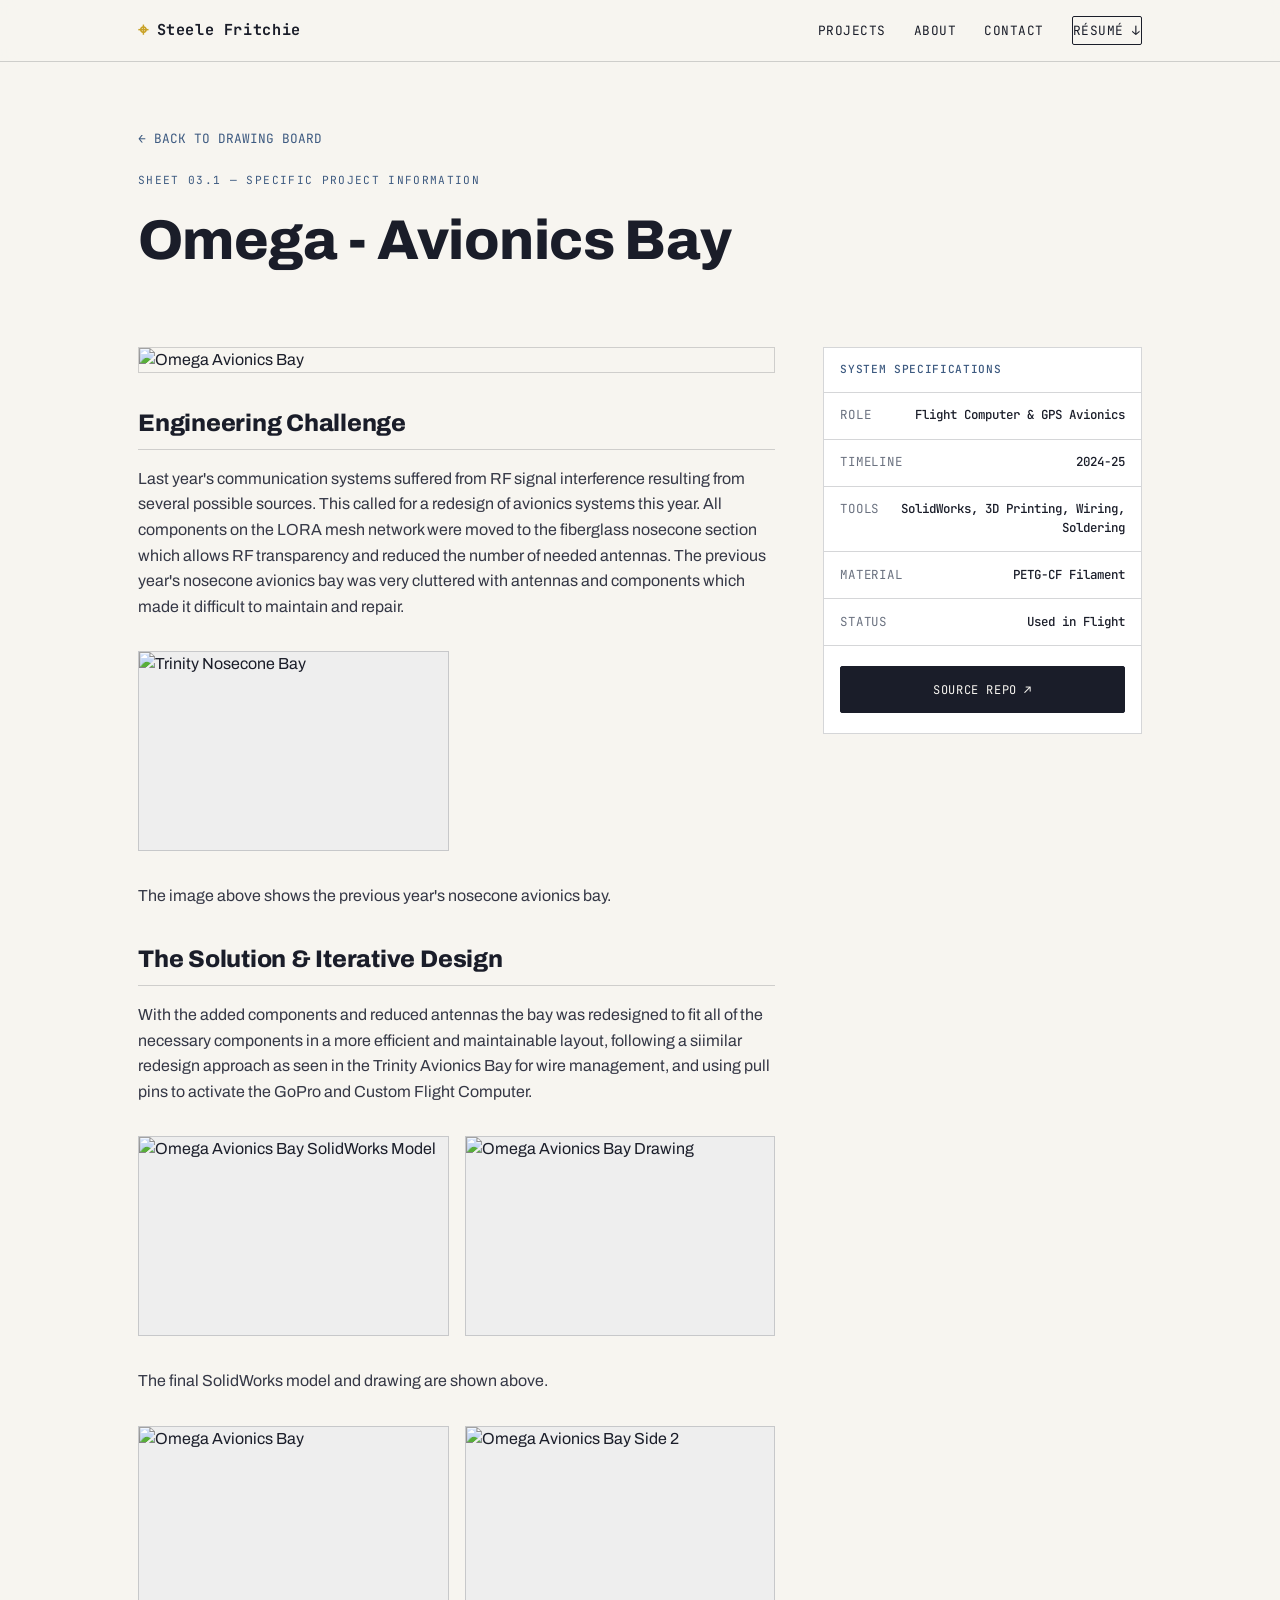
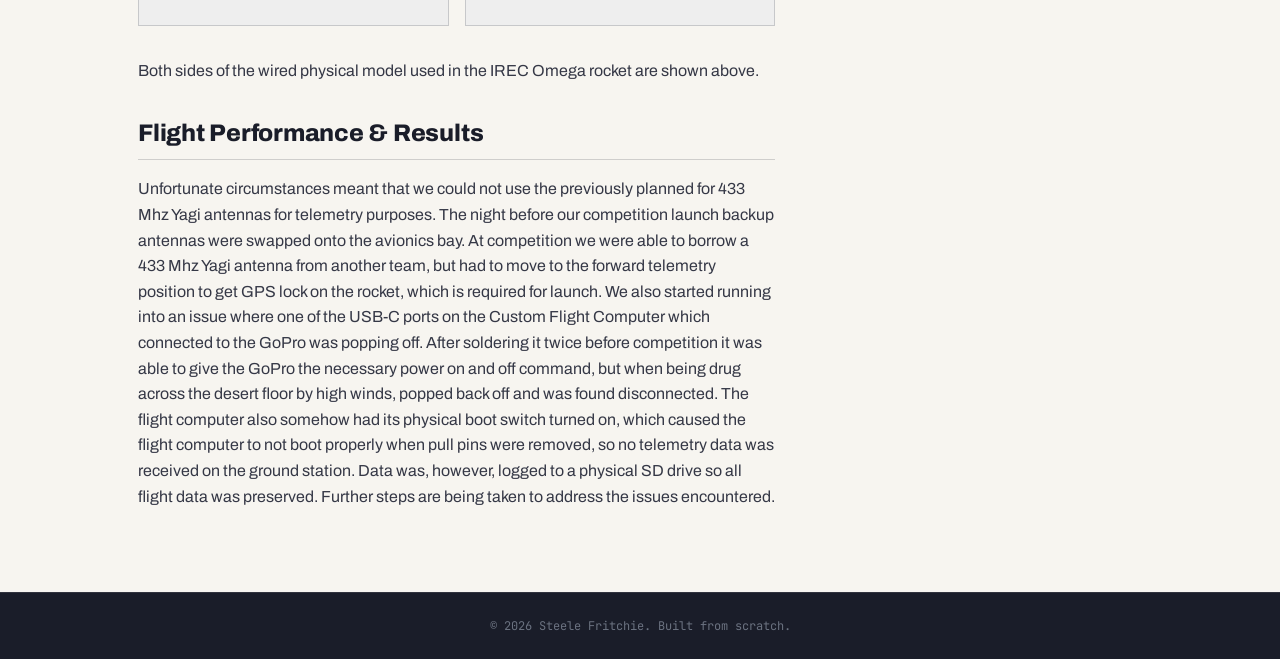
==== omega-avionics.html @ 936cafe6 "Initial Upload" ====
<!DOCTYPE html>
<html lang="en">
<head>
<meta charset="UTF-8">
<meta name="viewport" content="width=device-width, initial-scale=1.0">
<title>Trinity Avionics Bay — Steele Fritchie</title>
<link rel="preconnect" href="https://fonts.googleapis.com">
<link rel="preconnect" href="https://fonts.gstatic.com" crossorigin>
<link href="https://fonts.googleapis.com/css2?family=JetBrains+Mono:wght@400;500;700&family=Archivo:wght@400;500;600;700;800&display=swap" rel="stylesheet">
<link rel="stylesheet" href="style.css">
<style>
  /* Custom inline overrides to adapt style.css perfectly for a single project layout */
  .project-detail-hero {
    max-width: var(--max-width);
    margin: 0 auto;
    padding: clamp(2rem, 6vw, 4rem) var(--gap) 0;
  }
  .back-link {
    font-family: var(--font-mono);
    font-size: 0.8rem;
    color: var(--steel);
    display: inline-block;
    margin-bottom: 1.5rem;
  }
  .back-link:hover { color: var(--brass); }
  
  .project-body {
    max-width: var(--max-width);
    margin: 0 auto;
    padding: clamp(2rem, 6vw, 4rem) var(--gap);
    display: grid;
    grid-template-columns: 2fr 1fr;
    gap: var(--gap);
  }
  .project-main-content h3 {
    font-size: 1.5rem;
    margin: 2rem 0 1rem;
    border-bottom: 1px solid var(--line);
    padding-bottom: 0.5rem;
  }
  .project-main-content p {
    color: #353846;
    margin-bottom: 1.2rem;
    line-height: 1.6;
  }
  .gallery-grid {
    display: grid;
    grid-template-columns: 1fr 1fr;
    gap: 1rem;
    margin: 2rem 0;
  }
  .gallery-grid img {
    border: 1px solid var(--line);
    background: #fff;
  }
  @media (max-width: 800px) {
    .project-body { grid-template-columns: 1fr; }
  }
</style>
</head>
<body>

<header class="site-header">
  <div class="header-inner">
    <a href="index.html#top" class="brand">
      <span class="brand-mark">⌖</span>
      <span class="brand-name">Steele Fritchie</span>
    </a>
    <nav class="main-nav">
      <a href="index.html#projects">Projects</a>
      <a href="index.html#about">About</a>
      <a href="index.html#contact">Contact</a>
      <a href="files/FRITCHIE_STEELE_RESUME.pdf" class="nav-resume">Résumé ↓</a>
    </nav>
  </div>
</header>

<main>
  <section class="project-detail-hero">
    <a href="index.html#projects" class="back-link">← BACK TO DRAWING BOARD</a>
    <p class="title-block-label">SHEET 03.1 — SPECIFIC PROJECT INFORMATION</p>
    <h1 style="font-size: clamp(2.2rem, 5vw, 3.5rem);">Omega - Avionics Bay</h1>
  </section>

  <section class="project-body">
    
    <div class="project-main-content">
      <img src="images/omegaavbay.jpg" alt="Omega Avionics Bay" style="border: 1px solid var(--line); width: 100%;">
      
      <h3>Engineering Challenge</h3>
      <p>
        Last year's communication systems suffered from RF signal interference 
        resulting from several possible sources. This called for a redesign of 
        avionics systems this year. All components on the LORA mesh network were 
        moved to the fiberglass nosecone section which allows RF transparency and 
        reduced the number of needed antennas. 
        The previous year's nosecone avionics bay was very cluttered with antennas 
        and components which made it difficult to maintain and repair. 
      </p>

      <div class="gallery-grid">
        <img src="images/trinitynoseconebay.jpg" alt="Trinity Nosecone Bay" onerror="this.style.background='#eee'; this.style.height='200px'">
      </div>
      
      <p>
        The image above shows the previous year's nosecone avionics bay.
      </p>

      <h3>The Solution & Iterative Design</h3>
      <p>
       With the added
        components and reduced antennas the bay was redesigned to fit all of the
        necessary components in a more efficient and maintainable layout, following
        a siimilar redesign approach as seen in the Trinity Avionics Bay for wire
        management, and using pull pins to activate the GoPro and Custom Flight Computer.
      </p>

        <div class="gallery-grid">
        <img src="images/omegaavbaySW.jpg" alt="Omega Avionics Bay SolidWorks Model" onerror="this.style.background='#eee'; this.style.height='200px'">
        <img src="images/omegaavbaydrawing.jpg" alt="Omega Avionics Bay Drawing" onerror="this.style.background='#eee'; this.style.height='200px'">
      </div>

      <p>
        The final SolidWorks model and drawing are shown above.
      </p>

      <div class="gallery-grid">
        <img src="images/omegaavbay.jpg" alt="Omega Avionics Bay" onerror="this.style.background='#eee'; this.style.height='200px'">
        <img src="images/omegaavbay2.jpg" alt="Omega Avionics Bay Side 2" onerror="this.style.background='#eee'; this.style.height='200px'">
      </div>

      <p>
        Both sides of the wired physical model used in the IREC Omega rocket are shown above.
      </p>

      <h3>Flight Performance & Results</h3>
      <p>
        Unfortunate circumstances meant that we could not use the previously planned for 
        433 Mhz Yagi antennas for telemetry purposes. The night before our competition launch 
        backup antennas were swapped onto the avionics bay. At competition we were able to borrow 
        a 433 Mhz Yagi antenna from another team, but had to move to the forward telemetry position 
        to get GPS lock on the rocket, which is required for launch. We also started running into 
        an issue where one of the USB-C ports on the Custom Flight Computer which connected to the 
        GoPro was popping off. After soldering it twice before competition it was able to give the 
        GoPro the necessary power on and off command, but when being drug across the desert floor by 
        high winds, popped back off and was found disconnected. The flight computer also somehow had 
        its physical boot switch turned on, which caused the flight computer to not boot properly when 
        pull pins were removed, so no telemetry data was received on the ground station. Data was, however, 
        logged to a physical SD drive so all flight data was preserved. Further steps are being taken 
        to address the issues encountered.
      </p>
    </div>

    <aside class="project-sidebar">
      <div class="hero-spec" style="background: #fff; position: sticky; top: 100px;">
        <div class="spec-row"><span style="text-transform: uppercase; font-size: 0.7rem; color: var(--steel);" colspan="2">System Specifications</span></div>
        <div class="spec-row"><span>ROLE</span><span>Flight Computer & GPS Avionics</span></div>
        <div class="spec-row"><span>TIMELINE</span><span>2024-25</span></div>
        <div class="spec-row"><span>TOOLS</span><span>SolidWorks, 3D Printing, Wiring, Soldering</span></div>
        <div class="spec-row"><span>MATERIAL</span><span>PETG-CF Filament</span></div>
        <div class="spec-row"><span>STATUS</span><span>Used in Flight</span></div>
        <div class="spec-row" style="padding: 1.25rem 1rem;">
          <a href="https://github.com/steelefritchie" target="_blank" class="btn btn-primary" style="width: 100%; text-align: center; font-size: 0.75rem;">Source Repo ↗</a>
        </div>
      </div>
    </aside>

  </section>
</main>

<footer class="site-footer">
  <p>© <span id="year"></span> Steele Fritchie. Built from scratch.</p>
</footer>

<script>
  document.getElementById('year').textContent = new Date().getFullYear();
</script>
</body>
</html>
---- style.css ----
/* =========================================================
   TOKENS
   ========================================================= */
:root {
  --ink: #1A1D29;        /* blueprint navy-black */
  --paper: #F7F5F0;      /* warm paper white */
  --steel: #3D5A80;      /* steel blue accent */
  --brass: #C9A227;      /* callout/highlight accent — use sparingly */
  --dim: #6B7280;        /* dimension-line gray */
  --line: rgba(26, 29, 41, 0.18);

  --font-display: "Archivo", sans-serif;
  --font-mono: "JetBrains Mono", monospace;

  --max-width: 1100px;
  --gap: clamp(1.5rem, 4vw, 3rem);
}

/* =========================================================
   RESET & BASE
   ========================================================= */
* { box-sizing: border-box; }
html { scroll-behavior: smooth; }

@media (prefers-reduced-motion: reduce) {
  html { scroll-behavior: auto; }
  * { animation-duration: 0.01ms !important; transition-duration: 0.01ms !important; }
}

body {
  margin: 0;
  background: var(--paper);
  color: var(--ink);
  font-family: var(--font-display);
  font-size: 16px;
  line-height: 1.5;
  -webkit-font-smoothing: antialiased;
}

img {
  max-width: 100%;
  display: block;
  height: auto;
}

a {
  color: inherit;
  text-decoration: none;
}

h1, h2, h3 {
  margin: 0;
  font-weight: 800;
  letter-spacing: -0.01em;
}

p { margin: 0; }

:focus-visible {
  outline: 2px solid var(--steel);
  outline-offset: 3px;
}

/* Title-block style eyebrow label, used throughout as a structural device
   (mirrors a real drawing's "SHEET / TITLE" stamp) */
.title-block-label {
  font-family: var(--font-mono);
  font-size: 0.7rem;
  letter-spacing: 0.12em;
  text-transform: uppercase;
  color: var(--steel);
  margin: 0 0 0.6rem;
}

/* =========================================================
   HEADER
   ========================================================= */
.site-header {
  position: sticky;
  top: 0;
  z-index: 50;
  background: rgba(247, 245, 240, 0.9);
  backdrop-filter: blur(8px);
  border-bottom: 1px solid var(--line);
}

.header-inner {
  max-width: var(--max-width);
  margin: 0 auto;
  padding: 1rem var(--gap);
  display: flex;
  align-items: center;
  justify-content: space-between;
}

.brand {
  display: flex;
  align-items: center;
  gap: 0.5rem;
  font-family: var(--font-mono);
  font-weight: 700;
  letter-spacing: 0.04em;
  font-size: 0.95rem;
}

.brand-mark {
  color: var(--brass);
  font-size: 1.1rem;
}

.main-nav {
  display: flex;
  align-items: center;
  gap: 1.75rem;
  font-family: var(--font-mono);
  font-size: 0.8rem;
  letter-spacing: 0.04em;
  text-transform: uppercase;
}

.main-nav a {
  position: relative;
  padding: 0.25rem 0;
}

.main-nav a:not(.nav-resume)::after {
  content: "";
  position: absolute;
  left: 0;
  bottom: -2px;
  width: 0%;
  height: 1px;
  background: var(--brass);
  transition: width 0.2s ease;
}

.main-nav a:not(.nav-resume):hover::after {
  width: 100%;
}

.nav-resume {
  border: 1px solid var(--ink);
  padding: 0.4rem 0.8rem;
  border-radius: 2px;
}

.nav-resume:hover {
  background: var(--ink);
  color: var(--paper);
}

@media (max-width: 640px) {
  .main-nav { gap: 1rem; font-size: 0.7rem; }
}

/* =========================================================
   CORNER MARKS — signature element
   Mimics alignment/registration marks on a drafting sheet.
   ========================================================= */
.corner-mark {
  position: absolute;
  width: 18px;
  height: 18px;
  pointer-events: none;
}
.corner-mark::before,
.corner-mark::after {
  content: "";
  position: absolute;
  background: var(--ink);
  opacity: 0.35;
}
.corner-mark::before { width: 100%; height: 1px; top: 0; left: 0; }
.corner-mark::after  { width: 1px; height: 100%; top: 0; left: 0; }

.corner-tl { top: 1rem; left: 1rem; }
.corner-tr { top: 1rem; right: 1rem; }
.corner-tr::before { right: 0; left: auto; }
.corner-tr::after  { right: 0; left: auto; }
.corner-bl { bottom: 1rem; left: 1rem; }
.corner-bl::before { bottom: 0; top: auto; }
.corner-bl::after  { bottom: 0; top: auto; }
.corner-br { bottom: 1rem; right: 1rem; }
.corner-br::before { bottom: 0; top: auto; right: 0; left: auto; }
.corner-br::after  { bottom: 0; top: auto; right: 0; left: auto; }

/* =========================================================
   HERO
   ========================================================= */
.hero {
  position: relative;
  max-width: var(--max-width);
  margin: 0 auto;
  padding: clamp(3rem, 10vw, 7rem) var(--gap) clamp(3rem, 8vw, 5rem);
}

.hero-grid {
  display: grid;
  grid-template-columns: 1.6fr 1fr;
  gap: var(--gap);
  align-items: start;
}

.hero h1 {
  font-size: clamp(2.75rem, 7vw, 5rem);
  line-height: 0.95;
  margin-bottom: 0.75rem;
}

.hero-role {
  font-family: var(--font-mono);
  font-size: 0.85rem;
  letter-spacing: 0.06em;
  text-transform: uppercase;
  color: var(--dim);
  margin-bottom: 1.5rem;
}

.hero-blurb {
  font-size: 1.05rem;
  max-width: 36em;
  color: #353846;
  margin-bottom: 2rem;
}

.hero-actions {
  display: flex;
  gap: 1rem;
  flex-wrap: wrap;
}

/* Experience log — sits under the hero buttons, styled like a running
   entry log on a spec sheet (title-block label + ruled list) */
.experience-log {
  margin-top: 2.75rem;
  border-top: 1px solid var(--ink);
  padding-top: 1.25rem;
  max-width: 42em;
}

.exp-list {
  list-style: none;
  margin: 0;
  padding: 0;
  display: flex;
  flex-direction: column;
}

.exp-item {
  padding: 0.9rem 0;
  border-bottom: 1px solid var(--line);
}
.exp-item:last-child { border-bottom: none; }

.exp-row {
  display: flex;
  justify-content: space-between;
  align-items: baseline;
  gap: 1rem;
  margin-bottom: 0.3rem;
}

.exp-title {
  font-weight: 700;
  font-size: 0.98rem;
}

.exp-date {
  font-family: var(--font-mono);
  font-size: 0.72rem;
  letter-spacing: 0.04em;
  color: var(--dim);
  white-space: nowrap;
  flex-shrink: 0;
}

.exp-desc {
  font-size: 0.9rem;
  color: #353846;
  line-height: 1.5;
}

@media (max-width: 480px) {
  .exp-row {
    flex-direction: column;
    align-items: flex-start;
    gap: 0.15rem;
  }
}

.btn {
  font-family: var(--font-mono);
  font-size: 0.8rem;
  letter-spacing: 0.05em;
  text-transform: uppercase;
  padding: 0.85rem 1.5rem;
  border-radius: 2px;
  border: 1px solid var(--ink);
  transition: background 0.2s ease, color 0.2s ease, transform 0.15s ease;
}

.btn-primary {
  background: var(--ink);
  color: var(--paper);
}
.btn-primary:hover { background: var(--steel); border-color: var(--steel); transform: translateY(-1px); }

.btn-ghost {
  background: transparent;
  color: var(--ink);
}
.btn-ghost:hover { background: var(--ink); color: var(--paper); transform: translateY(-1px); }

/* Spec sheet panel beside the hero text — like a datasheet corner table */
.hero-spec {
  border: 1px solid var(--line);
  font-family: var(--font-mono);
  font-size: 0.78rem;
  align-self: stretch;
}

.spec-row {
  display: flex;
  justify-content: space-between;
  gap: 1rem;
  padding: 0.85rem 1rem;
  border-bottom: 1px solid var(--line);
}
.spec-row:last-child { border-bottom: none; }
.spec-row span:first-child {
  color: var(--dim);
  letter-spacing: 0.06em;
}
.spec-row span:last-child {
  text-align: right;
  font-weight: 500;
}

@media (max-width: 800px) {
  .hero-grid { grid-template-columns: 1fr; }
}

/* =========================================================
   PROJECTS
   ========================================================= */
.projects {
  max-width: var(--max-width);
  margin: 0 auto;
  padding: clamp(2rem, 6vw, 4rem) var(--gap);
}

.section-head {
  margin-bottom: 2.5rem;
  border-bottom: 1px solid var(--ink);
  padding-bottom: 1.25rem;
}

.section-head h2 {
  font-size: clamp(1.75rem, 4vw, 2.5rem);
}

.sheet-stack {
  display: flex;
  flex-direction: column;
  gap: clamp(2rem, 5vw, 3.5rem);
}

.sheet {
  display: grid;
  grid-template-columns: 1.3fr 1fr;
  gap: 0;
  border: 1px solid var(--line);
  background: #fff;
}

.sheet-reverse {
  grid-template-columns: 1fr 1.3fr;
}
.sheet-reverse .sheet-image { order: 2; }
.sheet-reverse .sheet-titleblock { order: 1; }

.sheet-image {
  background: var(--ink);
  aspect-ratio: 4 / 3;
  overflow: hidden;
}

.sheet-image img {
  width: 100%;
  height: 100%;
  object-fit: cover;
  filter: grayscale(15%);
  transition: filter 0.3s ease, transform 0.4s ease;
}

.sheet:hover .sheet-image img {
  filter: grayscale(0%);
  transform: scale(1.02);
}

.sheet-titleblock {
  padding: 1.75rem;
  display: flex;
  flex-direction: column;
  gap: 1rem;
}

.tb-row.tb-main {
  display: flex;
  justify-content: space-between;
  align-items: baseline;
  border-bottom: 1px solid var(--ink);
  padding-bottom: 0.75rem;
}

.tb-main .tb-value {
  font-family: var(--font-display);
  font-weight: 700;
  font-size: 1.25rem;
}

.tb-label {
  font-family: var(--font-mono);
  font-size: 0.65rem;
  letter-spacing: 0.1em;
  text-transform: uppercase;
  color: var(--dim);
}

.tb-grid {
  display: grid;
  grid-template-columns: 1fr 1fr;
  gap: 0.75rem 1rem;
}

.tb-cell {
  display: flex;
  flex-direction: column;
  gap: 0.2rem;
}

.tb-cell .tb-value {
  font-family: var(--font-mono);
  font-size: 0.85rem;
}

.tb-desc {
  font-size: 0.95rem;
  color: #353846;
  line-height: 1.55;
}

.tb-link {
  font-family: var(--font-mono);
  font-size: 0.78rem;
  text-transform: uppercase;
  letter-spacing: 0.04em;
  color: var(--steel);
  margin-top: auto;
  padding-top: 0.5rem;
}
.tb-link:hover { color: var(--brass); }

@media (max-width: 800px) {
  .sheet, .sheet-reverse {
    grid-template-columns: 1fr;
  }
  .sheet-reverse .sheet-image,
  .sheet-reverse .sheet-titleblock {
    order: initial;
  }
}

/* =========================================================
   ABOUT
   ========================================================= */
.about {
  max-width: var(--max-width);
  margin: 0 auto;
  padding: clamp(2rem, 6vw, 4rem) var(--gap);
  border-top: 1px solid var(--ink);
}

.about-grid {
  display: grid;
  grid-template-columns: 0.8fr 1.4fr;
  gap: var(--gap);
}

.about-photo img {
  width: 100%;
  aspect-ratio: 3 / 4;
  object-fit: cover;
  filter: grayscale(15%);
  border: 1px solid var(--line);
}

.about-text h2 {
  font-size: clamp(1.75rem, 4vw, 2.25rem);
  margin-bottom: 1.25rem;
}

.about-text p {
  margin-bottom: 1rem;
  color: #353846;
  max-width: 42em;
}

.skills-block {
  margin-top: 1.75rem;
  border-top: 1px solid var(--line);
  padding-top: 1.25rem;
}

.skills-list {
  list-style: none;
  margin: 0;
  padding: 0;
  display: flex;
  flex-wrap: wrap;
  gap: 0.6rem;
}

.skills-list li {
  font-family: var(--font-mono);
  font-size: 0.78rem;
  border: 1px solid var(--ink);
  padding: 0.35rem 0.7rem;
  border-radius: 2px;
}

@media (max-width: 800px) {
  .about-grid { grid-template-columns: 1fr; }
  .about-photo { max-width: 240px; }
}

/* =========================================================
   CONTACT
   ========================================================= */
.contact {
  background: var(--ink);
  color: var(--paper);
  padding: clamp(3rem, 8vw, 6rem) var(--gap);
}

.contact-inner {
  max-width: var(--max-width);
  margin: 0 auto;
}

.contact .title-block-label { color: var(--brass); }

.contact h2 {
  font-size: clamp(2rem, 5vw, 3rem);
  margin-bottom: 1rem;
}

.contact-blurb {
  color: rgba(247, 245, 240, 0.75);
  max-width: 36em;
  margin-bottom: 2.5rem;
  font-size: 1.05rem;
}

.contact-links {
  display: flex;
  flex-direction: column;
  gap: 0;
  border-top: 1px solid rgba(247, 245, 240, 0.2);
}

.contact-link {
  display: flex;
  justify-content: space-between;
  align-items: center;
  padding: 1.25rem 0;
  border-bottom: 1px solid rgba(247, 245, 240, 0.2);
  transition: padding-left 0.2s ease, color 0.2s ease;
}

.contact-link:hover {
  padding-left: 0.75rem;
  color: var(--brass);
}

.contact-label {
  font-family: var(--font-mono);
  font-size: 0.75rem;
  letter-spacing: 0.1em;
  color: rgba(247, 245, 240, 0.5);
}

.contact-value {
  font-family: var(--font-mono);
  font-size: 1rem;
}

@media (max-width: 600px) {
  .contact-link { flex-direction: column; align-items: flex-start; gap: 0.35rem; }
}

/* =========================================================
   FOOTER
   ========================================================= */
.site-footer {
  text-align: center;
  padding: 1.5rem var(--gap);
  font-family: var(--font-mono);
  font-size: 0.75rem;
  color: var(--dim);
  background: var(--ink);
  border-top: 1px solid rgba(247, 245, 240, 0.1);
}
/* =========================================================
   EXPERIENCE SECTION OVERRIDES (COVER SHEET VARIANT)
   ========================================================= */
.experience {
  position: relative;
  max-width: var(--max-width);
  margin: 0 auto;
  /* Clean breathing room top/bottom, matching hero inner boundaries */
  padding: clamp(3rem, 8vw, 6rem) var(--gap);
  border-top: 1px dashed var(--line);
}

.experience .hero-grid {
  align-items: center;
}

.experience .exp-item:first-child {
  padding-top: 0;
}

@media (max-width: 800px) {
  .experience .hero-spec {
    margin-top: 1.5rem;
  }
}

/* =========================================================
   RESPONSIVE BLUEPRINT VIDEO EMBED CONTAINER
   ========================================================= */
.blueprint-video-container {
  width: 100%;
  margin-top: 3rem; /* Creates perfect separation spacing below your photo collage track */
  padding: 1.5rem;
  background: var(--paper);
  border: 1px solid var(--line);
  box-sizing: border-box;
}

.video-ratio-lock {
  position: relative;
  width: 100%;
  height: 0;
  padding-bottom: 56.25%; /* Mathematical ratio rule forcing a clean 16:9 aspect frame box */
  overflow: hidden;
  background: #000; /* Deep backdrop layer while video buffers */
  border: 1px solid var(--line);
}

.video-ratio-lock iframe {
  position: absolute;
  top: 0;
  left: 0;
  width: 100%;
  height: 100%;
  object-fit: cover;
}

/* =========================================================
   BROADCAST ROW LINK (MATCHES CONTACT SECTION LINKS)
   ========================================================= */
.media-broadcast-row {
  display: flex;
  flex-direction: column;
  gap: 0;
  border-top: 1px solid var(--line);
}

.broadcast-strip-link {
  display: flex;
  justify-content: space-between;
  align-items: center;
  padding: 1.25rem 0;
  border-bottom: 1px solid var(--line);
  text-decoration: none;
  color: var(--ink);
  transition: padding-left 0.2s ease, color 0.2s ease;
}

.broadcast-strip-link:hover {
  padding-left: 0.75rem;
  color: var(--brass);
}

.broadcast-label {
  font-family: var(--font-mono);
  font-size: 0.75rem;
  letter-spacing: 0.1em;
  font-weight: 700;
  color: var(--steel);
}

.broadcast-value {
  font-family: var(--font-mono);
  font-size: 0.95rem;
}

/* Responsive adjustment for tight viewport tracking profiles */
@media (max-width: 600px) {
  .broadcast-strip-link { 
    flex-direction: column; 
    align-items: flex-start; 
    gap: 0.35rem; 
  }
}
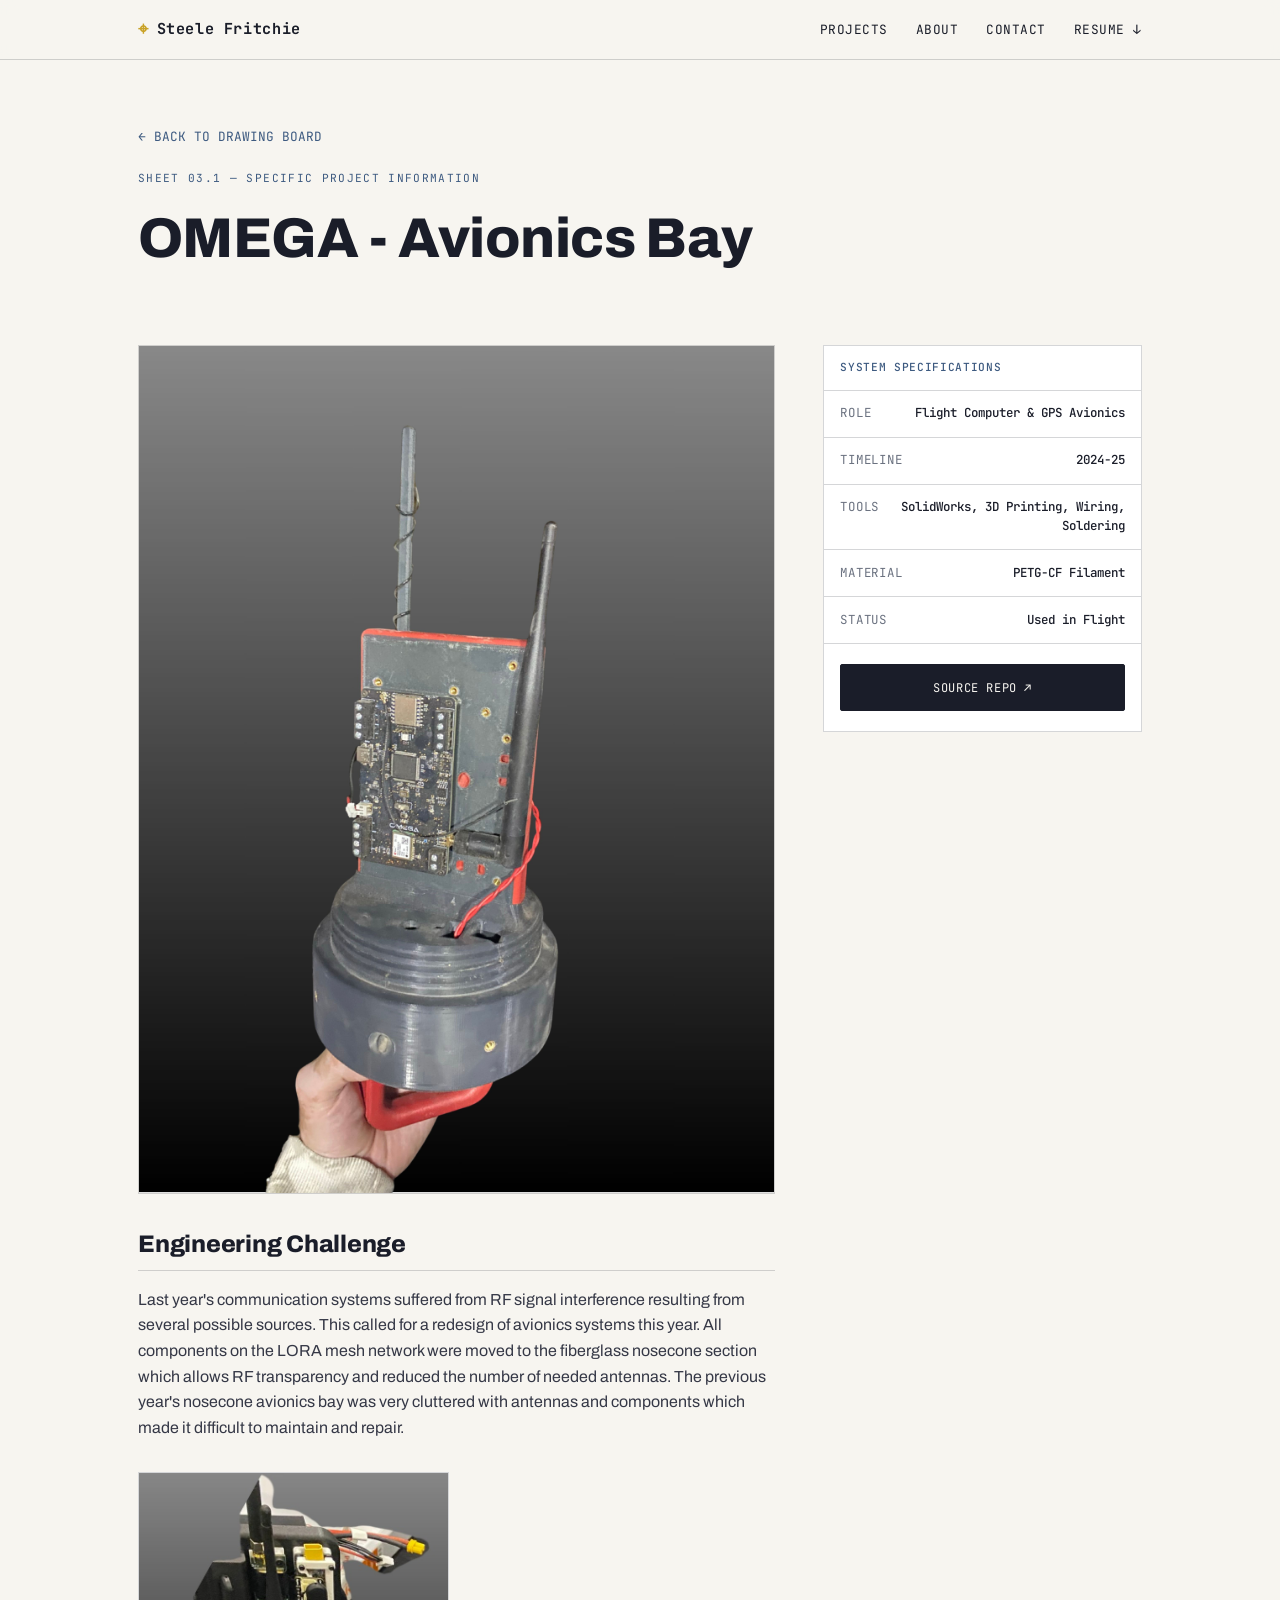
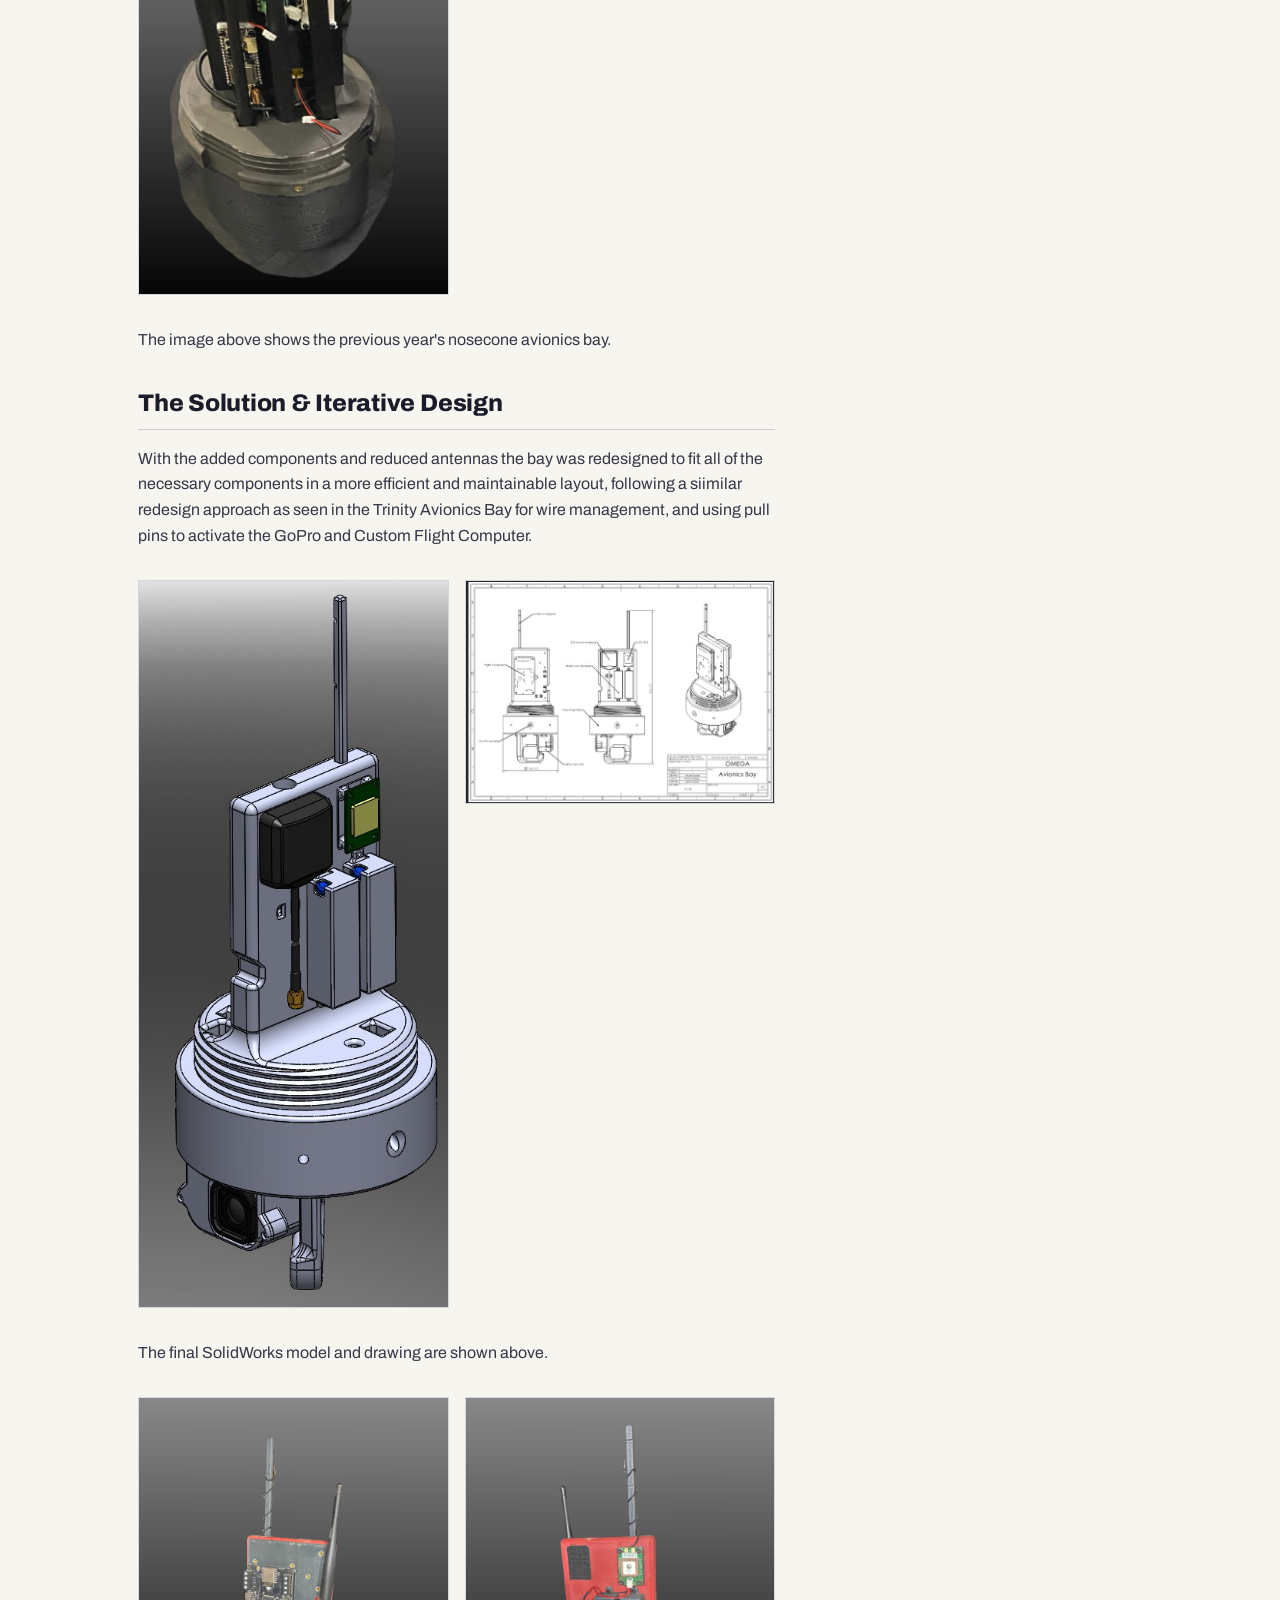
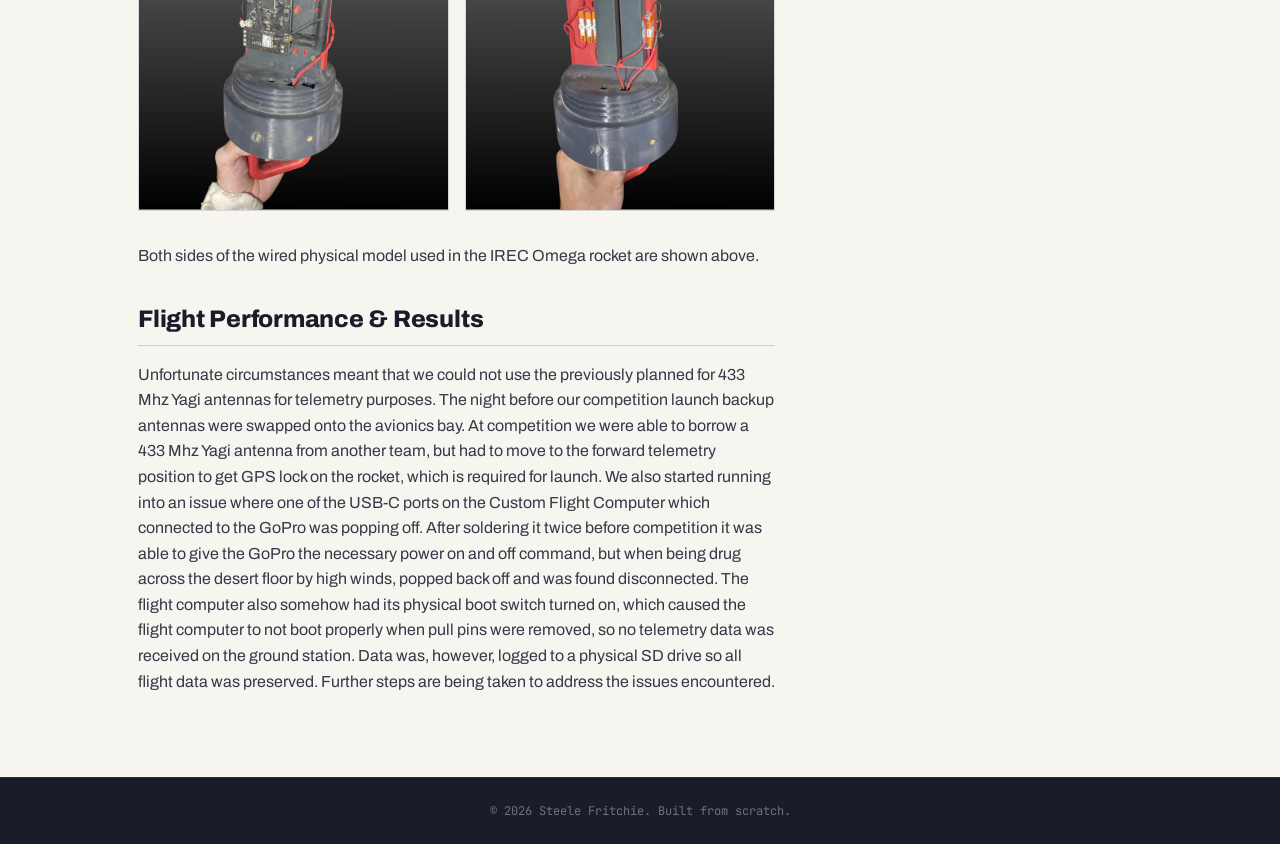
==== commit dac3ff37: "Adding Airbrakes project Added the airbrakes project to the list as well as fixed formatting to be m" ====
--- a/omega-avionics.html
+++ b/omega-avionics.html
@@ -70,7 +70,7 @@
       <a href="index.html#projects">Projects</a>
       <a href="index.html#about">About</a>
       <a href="index.html#contact">Contact</a>
-      <a href="files/FRITCHIE_STEELE_RESUME.pdf" class="nav-resume">Résumé ↓</a>
+      <a href="files/FRITCHIE_STEELE_RESUME.pdf">Resume ↓</a>
     </nav>
   </div>
 </header>
@@ -79,7 +79,7 @@
   <section class="project-detail-hero">
     <a href="index.html#projects" class="back-link">← BACK TO DRAWING BOARD</a>
     <p class="title-block-label">SHEET 03.1 — SPECIFIC PROJECT INFORMATION</p>
-    <h1 style="font-size: clamp(2.2rem, 5vw, 3.5rem);">Omega - Avionics Bay</h1>
+    <h1 style="font-size: clamp(2.2rem, 5vw, 3.5rem);">OMEGA - Avionics Bay</h1>
   </section>
 
   <section class="project-body">
